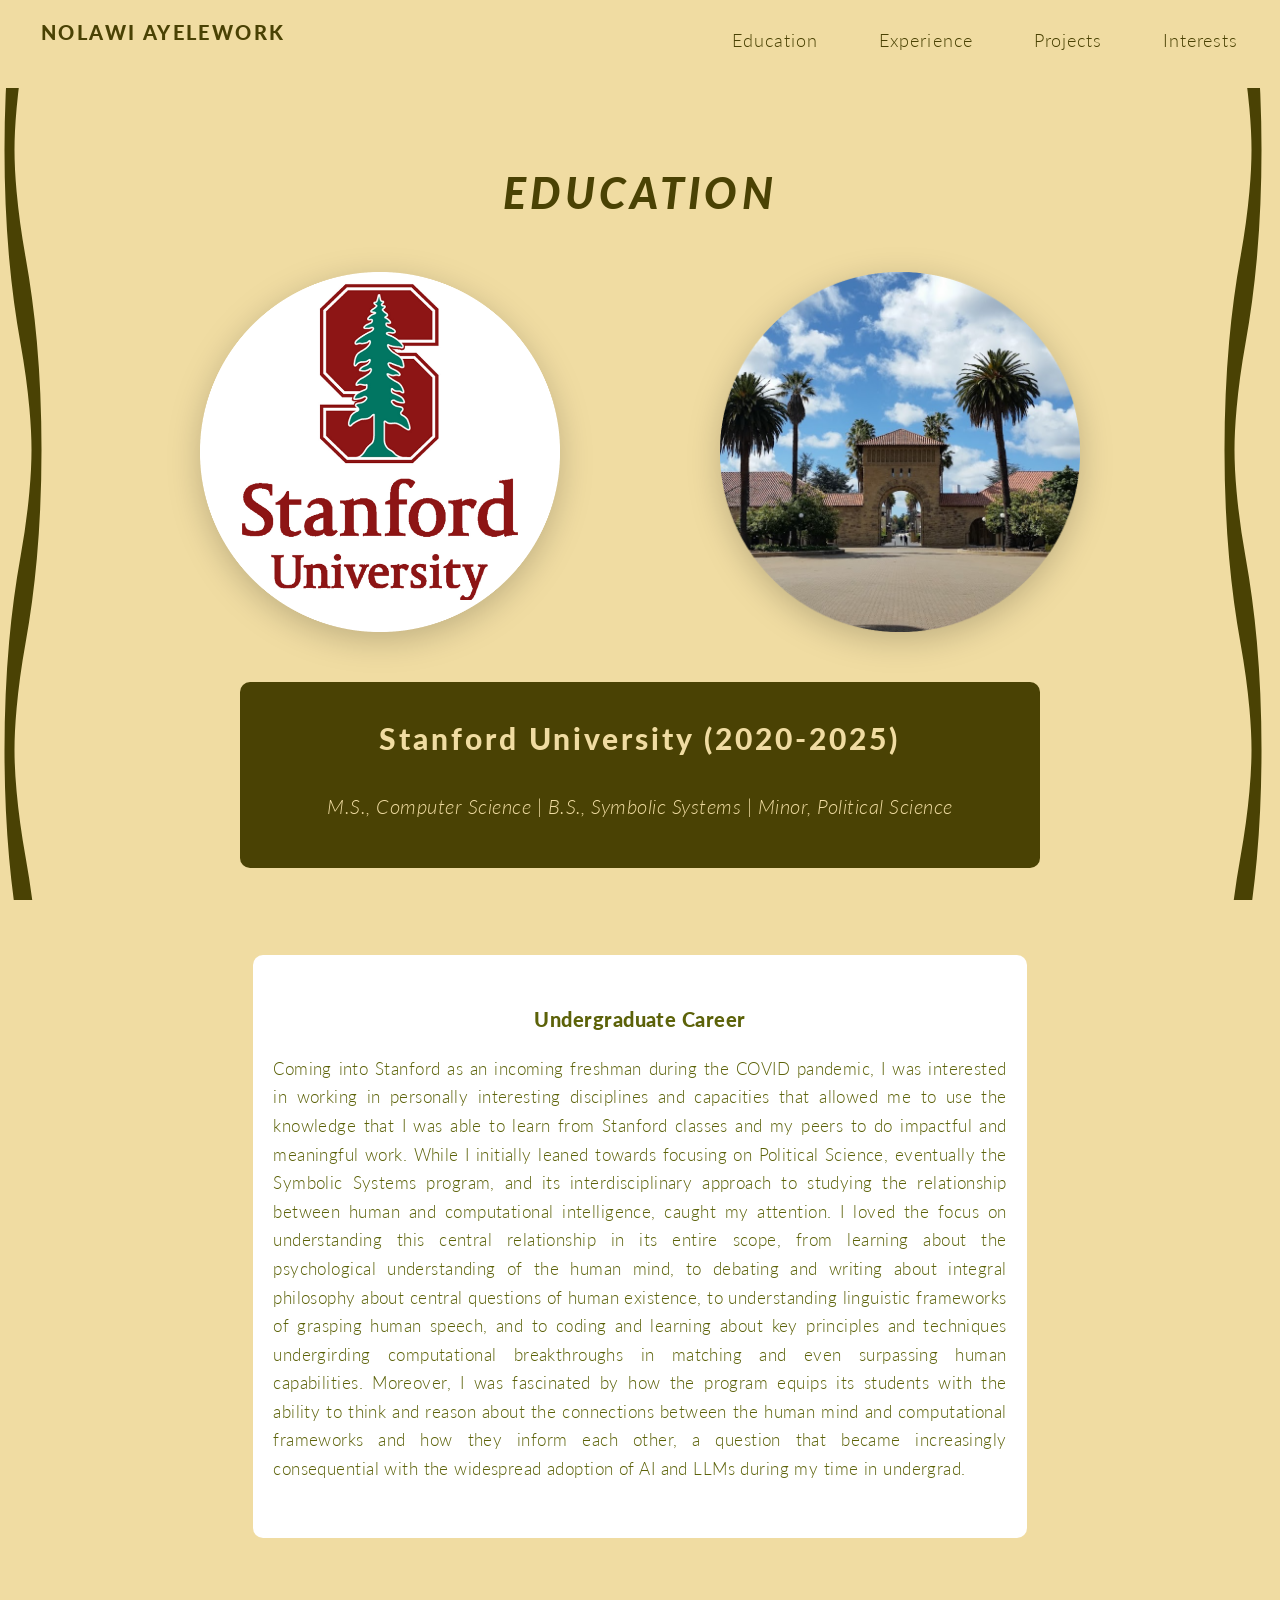
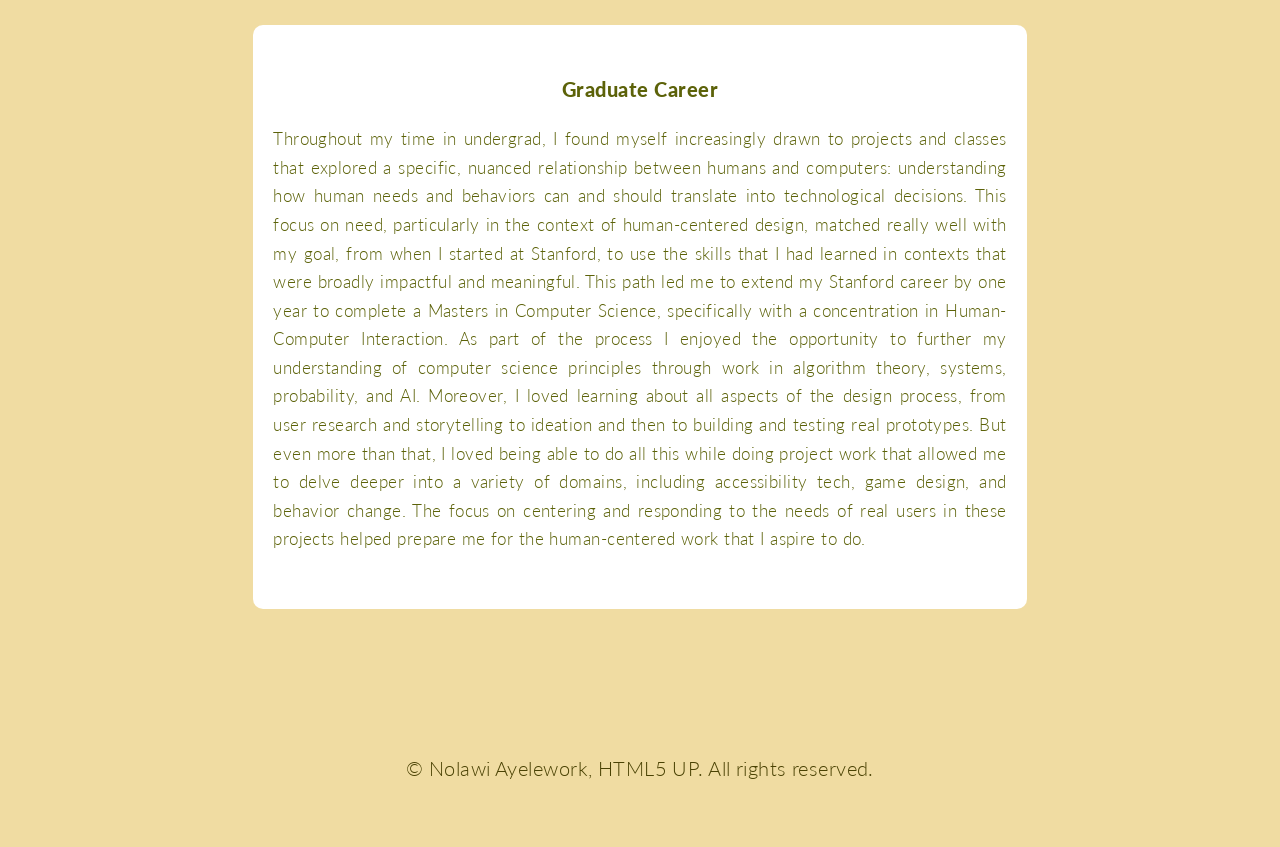
==== education.html @ fd67cd06 "Initial commit" ====
<html>
	<head>
		<title>Nolawi Ayelework</title>
		<meta charset="utf-8" />
		<meta name="viewport" content="width=device-width, initial-scale=1, user-scalable=no" />
		<link rel="stylesheet" href="assets/css/main.css" />
		<noscript><link rel="stylesheet" href="assets/css/noscript.css" /></noscript>
		 <link rel="stylesheet" href="https://cdnjs.cloudflare.com/ajax/libs/font-awesome/6.4.0/css/all.min.css">
	</head>
    <body class="is-preload">
        <div id="wrapper">
            <header id="header">
               <nav>
                        <ul>
                            <li><a href="/education" style="font-size: 18px; padding: 20px;">Education</a></li>
                            <li><a href="/experience" style="font-size: 18px; padding: 20px;">Experience</a></li>
                            <li><a href="/projects" style="font-size: 18px; padding: 20px;">Projects</a></li>
                            <li><a href="/interests" style="font-size: 18px; padding: 20px;">Interests</a></li>
                        </ul>
                    </nav>
                <div class="inner">
                <h2> <strong><a href="/index" style="font-size: 20px; padding: 20px; ">NOLAWI AYELEWORK</a></strong></h2>
                    

                </div>
            </header>
			<div class="inner" style="margin-bottom: -5em;">
					<h1 style="text-align: center; font-style: italic;"><strong>EDUCATION</strong></h1>
			</div>
			<div class = "row" style="display: flex; justify-content: center; gap: 20px; margin-top: -5em;">
					<img src="images/Stanford-University-Logo.png"  style="display: inline-block; margin: 50px; width: 400px; height: 400px; filter: drop-shadow(0 8px 16px rgba(0,0,0,0.2)); border-radius: 0%;">  
					<img src="images/Stanford Campus Pic.png"  style="display: inline-block; margin: 50px; width: 400px; height: 400px; filter: drop-shadow(0 8px 16px rgba(0,0,0,0.2)); border-radius: 0%;">  	
			</div>


<!-- Content -->
            <header class="major center-box" style="margin-top:0em;">
								<h2><strong>Stanford University (2020-2025)</strong></h2>
								<h3 style="font-style: italic;"> M.S., Computer Science | B.S., Symbolic Systems |  Minor, Political Science</h3>
							
			</header>


								<div class="content">
									<section style="text-align: center; margin-left: 10em; margin-right: 10em; margin-bottom: 5em; background-color: white; color: rgb(92, 98, 9); padding: 20px; border-radius: 10px;">
										<h2><strong> </strong></h2>
										<h3> <strong> Undergraduate Career </strong> </h3>
										<p style = "text-align: justify;">
											Coming into Stanford as an incoming freshman during the COVID pandemic, I was interested in working in personally interesting disciplines and capacities that allowed me to use the knowledge that I was able to learn from Stanford classes and my peers to do impactful and meaningful work. 
											While I initially leaned towards focusing on Political Science, eventually the Symbolic Systems program, and its interdisciplinary approach to studying the relationship between human and computational intelligence, caught my attention. 
											I loved the focus on understanding this central relationship in its entire scope, from learning about the psychological understanding of the human mind, to debating and writing about integral philosophy about central questions of human existence, to understanding linguistic frameworks of grasping human speech, and to coding and learning about key principles and techniques undergirding computational breakthroughs in matching and even surpassing human capabilities. 
											Moreover, I was fascinated by how the program equips its students with the ability to think and reason about the connections between the human mind and computational frameworks and how they inform each other, a question that became increasingly consequential with the widespread adoption of AI and LLMs during my time in undergrad. </p>
										<!-- <p style="font-style: italic;"> Highlights</p>
								<div class = "row">
								<div class = "image inline-block">
									<img src="images/Stanford-University-Logo.jpg" alt="" >
									<img src="images/unnamed.jpg" alt="" >
								</div>
							</div> -->
							
						</section>
						<section style="text-align: center; margin-left: 10em; margin-right: 10em; background-color: white; color: rgb(92, 98, 9); padding: 20px; border-radius: 10px;">
							<h2><strong> </strong></h2>
										<h3> <strong> Graduate Career </strong> </h3>
										<p style="text-align: justify;"> Throughout my time in undergrad, I found myself increasingly drawn to projects and classes that explored a specific, nuanced relationship between humans and computers: understanding how human needs and behaviors can and should translate into technological decisions. 
											This focus on need, particularly in the context of human-centered design, matched really well with my goal, from when I started at Stanford, to use the skills that I had learned in contexts that were broadly impactful and meaningful. 
											This path led me to extend my Stanford career by one year to complete a Masters in Computer Science, specifically with a concentration in Human-Computer Interaction. 
											As part of the process I enjoyed the opportunity to further my understanding of computer science principles through work in algorithm theory, systems, probability, and AI. 
											Moreover, I loved learning about all aspects of the design process, from user research and storytelling to ideation and then to building and testing real prototypes. 
											But even more than that, I loved being able to do all this while doing project work that allowed me to delve deeper into a variety of domains, including accessibility tech, game design, and behavior change. 
											The focus on centering and responding to the needs of real users in these projects helped prepare me for the human-centered work that I aspire to do. </p>
										<!-- <p style="font-style: italic;"> Highlights</p>
							<div class = "row">
								<div class = "image inline-block">
									<img src="images/Stanford-University-Logo.jpg" alt="" >
									<img src="images/unnamed.jpg" alt="" >
								</div>
							</div> -->
							</section>
						
					<footer id="footer">
                <div class="inner">
                    <ul class="icons" style="font-size: 40; display: flex; justify-content: center; gap: 2em; margin-top: 0em;">
                        <li><a href="https://www.linkedin.com/in/nolawi-ayelework/" class="icon brands fa-linkedin" style="color: rgb(74, 66, 4);"><span class="label">LinkedIn</span></a></li>
                        <li><a href="https://github.com/nolaye94" class="icon brands fa-github" style="color: rgb(74, 66, 4);"><span class="label">GitHub</span></a></li>
                        <li><a href="mailto:nolaye94@gmail.com" class="icon solid fa-envelope" style="color: rgb(74, 66, 4);"><span class="label">Email</span></a></li>
                    </ul>
                </div>
                <div class="copyright" style="font-size: 20px; text-align: center; padding: -1em;">
                    &copy; Nolawi Ayelework, HTML5 UP. All rights reserved.
            </footer>	
        </div>

    </body>
</html>
---- assets/css/main.css ----
@import url("fontawesome-all.min.css");
@import url("https://fonts.googleapis.com/css?family=Lato:300,400,900");



html, body, div, span, applet, object,
iframe, h1, h2, h3, h4, h5, h6, p, blockquote,
pre, a, abbr, acronym, address, big, cite,
code, del, dfn, em, img, ins, kbd, q, s, samp,
small, strike, strong, sub, sup, tt, var, b,
u, i, center, dl, dt, dd, ol, ul, li, fieldset,
form, label, legend, table, caption, tbody,
tfoot, thead, tr, th, td, article, aside,
canvas, details, embed, figure, figcaption,
footer, header, hgroup, menu, nav, output, ruby,
section, summary, time, mark, audio, video {
	margin: 0;
	padding: 0;
	border: 0;
	font-size: 100%;
	font: inherit;
	vertical-align: baseline;}

article, aside, details, figcaption, figure,
footer, header, hgroup, menu, nav, section {
	display: block;}

body {
	line-height: 1;
}

ol, ul {
	list-style: none;
}

blockquote, q {
	quotes: none;
}

	blockquote:before, blockquote:after, q:before, q:after {
		content: '';
		content: none;
	}

table {
	border-collapse: collapse;
	border-spacing: 0;
}

body {
	-webkit-text-size-adjust: none;
}

mark {
	background-color: transparent;
	color: inherit;
}

input::-moz-focus-inner {
	border: 0;
	padding: 0;
}

input, select, textarea {
	-moz-appearance: none;
	-webkit-appearance: none;
	-ms-appearance: none;
	appearance: none;
}

/* Basic */

	html {
		box-sizing: border-box;
	}

	*, *:before, *:after {
		box-sizing: inherit;
	}

	body {
		padding-top: 10rem;
		padding-left: 5rem;
		padding-right: 5rem;
		background: #f0dca2;
		background-image: 
			url('../images/squiggly-vertical-flipped.svg'),
			url('../images/squiggly-vertical.svg');
		background-position: 
			left top,
			right top;
		background-repeat: repeat-y;
		background-attachment: fixed;
		background-size: 60px auto;
		min-height: 100vh;
		/* border: 3px solid #333;
  		box-sizing: border-box; */
	}

		body.is-preload *, body.is-preload *:before, body.is-preload *:after {
			-moz-animation: none !important;
			-webkit-animation: none !important;
			-ms-animation: none !important;
			animation: none !important;
			-moz-transition: none !important;
			-webkit-transition: none !important;
			-ms-transition: none !important;
			transition: none !important;
		}

	body, input, select, textarea {
		color: rgb(74, 66, 4);
		font-family: 'Lato', sans-serif;
		font-size: 15pt;
		font-weight: 300;
		letter-spacing: 0.025em;
		line-height: 1.75em;
	}

	a {
		-moz-transition: color 0.2s ease-in-out, border-color 0.2s ease-in-out, background-color 0.2s ease-in-out;
		-webkit-transition: color 0.2s ease-in-out, border-color 0.2s ease-in-out, background-color 0.2s ease-in-out;
		-ms-transition: color 0.2s ease-in-out, border-color 0.2s ease-in-out, background-color 0.2s ease-in-out;
		transition: color 0.2s ease-in-out, border-color 0.2s ease-in-out, background-color 0.2s ease-in-out;
		color: #3fb1a3;
		text-decoration: none;
		border-bottom: dotted 1px;
	}

		a:hover {
			border-bottom-color: transparent;
		}

	strong {
		font-weight: 900;
	}

	b {
		font-weight: 400;
	}

	p, ul, ol, dl, table, blockquote {
		margin: 0 0 2em 0;
	}

	h1, h2, h3, h4, h5, h6 {
		color: inherit;
		font-weight: 300;
		line-height: 1.75em;
		margin-bottom: 1em;
		/* text-transform: uppercase; */
	}

		h1 a, h2 a, h3 a, h4 a, h5 a, h6 a {
			color: inherit;
			text-decoration: none;
			border: 0;
		}

	h1 {
		font-size: 2.5em;
		letter-spacing: 0.1em;
		text-align: center;
	}

	h2 {
		font-size: 1.75em;
		letter-spacing: 0.1em;
	}

	h3 {
		font-size: 1.15em;
		letter-spacing: 0.025em;
	}

	h4 {
		font-size: 1.5em;
		letter-spacing: 0.15em;
	}

	sub {
		font-size: 0.8em;
		position: relative;
		top: 0.5em;
	}

	sup {
		font-size: 0.8em;
		position: relative;
		top: -0.5em;
	}

	hr {
		border-top: solid 1px rgba(124, 128, 129, 0.2);
		border: 0;
		margin-bottom: 1.5em;
	}

	blockquote {
		border-left: solid 0.5em rgba(124, 128, 129, 0.2);
		font-style: italic;
		padding: 1em 0 1em 2em;
	}

/* Container */

	.container {
		margin: 0 auto;
		max-width: 100%;
		width: 1400px;
	}

/* Centered box used for highlighted sections */

	.center-box {
		background: rgb(74, 66, 4);
		color: #f0dca2; /* match page background color for contrast */
		border-radius: 10px;
		padding: 2em;
		max-width: 800px;
		margin: 5em auto; /* vertical spacing and horizontal centering */
		text-align: center;
	}

		.container.medium {
			width: 1050px;
		}

		@media screen and (max-width: 1680px) {

			.container {
				width: 1200px;
			}

				.container.medium {
					width: 900px;
				}

		}

		@media screen and (max-width: 1280px) {

			.container {
				width: 960px;
			}

				.container.medium {
					width: 735px;
				}

		}

		@media screen and (max-width: 980px) {

			.container {
				width: 95%;
			}

				.container.medium {
					width: 71.25%;
				}

		}

		@media screen and (max-width: 840px) {

			.container {
				width: 95%;
			}

				.container.medium {
					width: 95%;
				}

		}

		@media screen and (max-width: 736px) {

			.container {
				width: 100%;
			}

				.container.medium {
					width: 100%;
				}

		}

/* Row */

	.row {
		display: flex;
		flex-wrap: wrap;
		box-sizing: border-box;
		align-items: stretch;
	}

		.row > * {
			box-sizing: border-box;
		}

		.row.gtr-uniform > * > :last-child {
			margin-bottom: 0;
		}

		.row.aln-left {
			justify-content: flex-start;
		}

		.row.aln-center {
			justify-content: center;
		}

		.row.aln-right {
			justify-content: flex-end;
		}

		.row.aln-top {
			align-items: flex-start;
		}

		.row.aln-middle {
			align-items: center;
		}

		.row.aln-bottom {
			align-items: flex-end;
		}

		.row > .imp {
			order: -1;
		}

		.row > .col-1 {
			width: 8.33333%;
		}

		.row > .off-1 {
			margin-left: 8.33333%;
		}

		.row > .col-2 {
			width: 16.66667%;
		}

		.row > .off-2 {
			margin-left: 16.66667%;
		}

		.row > .col-3 {
			width: 25%;
		}

		.row > .off-3 {
			margin-left: 25%;
		}

		.row > .col-4 {
			width: 33.33333%;
		}

		.row > .off-4 {
			margin-left: 33.33333%;
		}

		.row > .col-5 {
			width: 41.66667%;
		}

		.row > .off-5 {
			margin-left: 41.66667%;
		}

		.row > .col-6 {
			width: 50%;
		}

		.row > .off-6 {
			margin-left: 50%;
		}

		.row > .col-7 {
			width: 58.33333%;
		}

		.row > .off-7 {
			margin-left: 58.33333%;
		}

		.row > .col-8 {
			width: 66.66667%;
		}

		.row > .off-8 {
			margin-left: 66.66667%;
		}

		.row > .col-9 {
			width: 75%;
		}

		.row > .off-9 {
			margin-left: 75%;
		}

		.row > .col-10 {
			width: 83.33333%;
		}

		.row > .off-10 {
			margin-left: 83.33333%;
		}

		.row > .col-11 {
			width: 91.66667%;
		}

		.row > .off-11 {
			margin-left: 91.66667%;
		}

		.row > .col-12 {
			width: 100%;
		}

		.row > .off-12 {
			margin-left: 100%;
		}

		.row.gtr-0 {
			margin-top: 0px;
			margin-left: 0px;
		}

			.row.gtr-0 > * {
				padding: 0px 0 0 0px;
			}

			.row.gtr-0.gtr-uniform {
				margin-top: 0px;
			}

				.row.gtr-0.gtr-uniform > * {
					padding-top: 0px;
				}

		.row.gtr-25 {
			margin-top: -12.5px;
			margin-left: -12.5px;
		}

			.row.gtr-25 > * {
				padding: 12.5px 0 0 12.5px;
			}

			.row.gtr-25.gtr-uniform {
				margin-top: -12.5px;
			}

				.row.gtr-25.gtr-uniform > * {
					padding-top: 12.5px;
				}

		.row.gtr-50 {
			margin-top: -25px;
			margin-left: -25px;
		}

			.row.gtr-50 > * {
				padding: 25px 0 0 25px;
			}

			.row.gtr-50.gtr-uniform {
				margin-top: -25px;
			}

				.row.gtr-50.gtr-uniform > * {
					padding-top: 25px;
				}

		.row {
			margin-top: -50px;
			margin-left: -50px;
		}

			.row > * {
				padding: 50px 0 0 50px;
			}

			.row.gtr-uniform {
				margin-top: -50px;
			}

				.row.gtr-uniform > * {
					padding-top: 50px;
				}

		.row.gtr-150 {
			margin-top: -75px;
			margin-left: -75px;
		}

			.row.gtr-150 > * {
				padding: 75px 0 0 75px;
			}

			.row.gtr-150.gtr-uniform {
				margin-top: -75px;
			}

				.row.gtr-150.gtr-uniform > * {
					padding-top: 75px;
				}

		.row.gtr-200 {
			margin-top: -100px;
			margin-left: -100px;
		}

			.row.gtr-200 > * {
				padding: 100px 0 0 100px;
			}

			.row.gtr-200.gtr-uniform {
				margin-top: -100px;
			}

				.row.gtr-200.gtr-uniform > * {
					padding-top: 100px;
				}

		@media screen and (max-width: 1680px) {

			.row {
				display: flex;
				flex-wrap: wrap;
				box-sizing: border-box;
				align-items: stretch;
			}

				.row > * {
					box-sizing: border-box;
				}

				.row.gtr-uniform > * > :last-child {
					margin-bottom: 0;
				}

				.row.aln-left {
					justify-content: flex-start;
				}

				.row.aln-center {
					justify-content: center;
				}

				.row.aln-right {
					justify-content: flex-end;
				}

				.row.aln-top {
					align-items: flex-start;
				}

				.row.aln-middle {
					align-items: center;
				}

				.row.aln-bottom {
					align-items: flex-end;
				}

				.row > .imp-wide {
					order: -1;
				}

				.row > .col-1-wide {
					width: 8.33333%;
				}

				.row > .off-1-wide {
					margin-left: 8.33333%;
				}

				.row > .col-2-wide {
					width: 16.66667%;
				}

				.row > .off-2-wide {
					margin-left: 16.66667%;
				}

				.row > .col-3-wide {
					width: 25%;
				}

				.row > .off-3-wide {
					margin-left: 25%;
				}

				.row > .col-4-wide {
					width: 33.33333%;
				}

				.row > .off-4-wide {
					margin-left: 33.33333%;
				}

				.row > .col-5-wide {
					width: 41.66667%;
				}

				.row > .off-5-wide {
					margin-left: 41.66667%;
				}

				.row > .col-6-wide {
					width: 50%;
				}

				.row > .off-6-wide {
					margin-left: 50%;
				}

				.row > .col-7-wide {
					width: 58.33333%;
				}

				.row > .off-7-wide {
					margin-left: 58.33333%;
				}

				.row > .col-8-wide {
					width: 66.66667%;
				}

				.row > .off-8-wide {
					margin-left: 66.66667%;
				}

				.row > .col-9-wide {
					width: 75%;
				}

				.row > .off-9-wide {
					margin-left: 75%;
				}

				.row > .col-10-wide {
					width: 83.33333%;
				}

				.row > .off-10-wide {
					margin-left: 83.33333%;
				}

				.row > .col-11-wide {
					width: 91.66667%;
				}

				.row > .off-11-wide {
					margin-left: 91.66667%;
				}

				.row > .col-12-wide {
					width: 100%;
				}

				.row > .off-12-wide {
					margin-left: 100%;
				}

				.row.gtr-0 {
					margin-top: 0px;
					margin-left: 0px;
				}

					.row.gtr-0 > * {
						padding: 0px 0 0 0px;
					}

					.row.gtr-0.gtr-uniform {
						margin-top: 0px;
					}

						.row.gtr-0.gtr-uniform > * {
							padding-top: 0px;
						}

				.row.gtr-25 {
					margin-top: -10px;
					margin-left: -10px;
				}

					.row.gtr-25 > * {
						padding: 10px 0 0 10px;
					}

					.row.gtr-25.gtr-uniform {
						margin-top: -10px;
					}

						.row.gtr-25.gtr-uniform > * {
							padding-top: 10px;
						}

				.row.gtr-50 {
					margin-top: -20px;
					margin-left: -20px;
				}

					.row.gtr-50 > * {
						padding: 20px 0 0 20px;
					}

					.row.gtr-50.gtr-uniform {
						margin-top: -20px;
					}

						.row.gtr-50.gtr-uniform > * {
							padding-top: 20px;
						}

				.row {
					margin-top: -40px;
					margin-left: -40px;
				}

					.row > * {
						padding: 40px 0 0 40px;
					}

					.row.gtr-uniform {
						margin-top: -40px;
					}

						.row.gtr-uniform > * {
							padding-top: 40px;
						}

				.row.gtr-150 {
					margin-top: -60px;
					margin-left: -60px;
				}

					.row.gtr-150 > * {
						padding: 60px 0 0 60px;
					}

					.row.gtr-150.gtr-uniform {
						margin-top: -60px;
					}

						.row.gtr-150.gtr-uniform > * {
							padding-top: 60px;
						}

				.row.gtr-200 {
					margin-top: -80px;
					margin-left: -80px;
				}

					.row.gtr-200 > * {
						padding: 80px 0 0 80px;
					}

					.row.gtr-200.gtr-uniform {
						margin-top: -80px;
					}

						.row.gtr-200.gtr-uniform > * {
							padding-top: 80px;
						}

		}

		@media screen and (max-width: 1280px) {

			.row {
				display: flex;
				flex-wrap: wrap;
				box-sizing: border-box;
				align-items: stretch;
			}

				.row > * {
					box-sizing: border-box;
				}

				.row.gtr-uniform > * > :last-child {
					margin-bottom: 0;
				}

				.row.aln-left {
					justify-content: flex-start;
				}

				.row.aln-center {
					justify-content: center;
				}

				.row.aln-right {
					justify-content: flex-end;
				}

				.row.aln-top {
					align-items: flex-start;
				}

				.row.aln-middle {
					align-items: center;
				}

				.row.aln-bottom {
					align-items: flex-end;
				}

				.row > .imp-normal {
					order: -1;
				}

				.row > .col-1-normal {
					width: 8.33333%;
				}

				.row > .off-1-normal {
					margin-left: 8.33333%;
				}

				.row > .col-2-normal {
					width: 16.66667%;
				}

				.row > .off-2-normal {
					margin-left: 16.66667%;
				}

				.row > .col-3-normal {
					width: 25%;
				}

				.row > .off-3-normal {
					margin-left: 25%;
				}

				.row > .col-4-normal {
					width: 33.33333%;
				}

				.row > .off-4-normal {
					margin-left: 33.33333%;
				}

				.row > .col-5-normal {
					width: 41.66667%;
				}

				.row > .off-5-normal {
					margin-left: 41.66667%;
				}

				.row > .col-6-normal {
					width: 50%;
				}

				.row > .off-6-normal {
					margin-left: 50%;
				}

				.row > .col-7-normal {
					width: 58.33333%;
				}

				.row > .off-7-normal {
					margin-left: 58.33333%;
				}

				.row > .col-8-normal {
					width: 66.66667%;
				}

				.row > .off-8-normal {
					margin-left: 66.66667%;
				}

				.row > .col-9-normal {
					width: 75%;
				}

				.row > .off-9-normal {
					margin-left: 75%;
				}

				.row > .col-10-normal {
					width: 83.33333%;
				}

				.row > .off-10-normal {
					margin-left: 83.33333%;
				}

				.row > .col-11-normal {
					width: 91.66667%;
				}

				.row > .off-11-normal {
					margin-left: 91.66667%;
				}

				.row > .col-12-normal {
					width: 100%;
				}

				.row > .off-12-normal {
					margin-left: 100%;
				}

				.row.gtr-0 {
					margin-top: 0px;
					margin-left: 0px;
				}

					.row.gtr-0 > * {
						padding: 0px 0 0 0px;
					}

					.row.gtr-0.gtr-uniform {
						margin-top: 0px;
					}

						.row.gtr-0.gtr-uniform > * {
							padding-top: 0px;
						}

				.row.gtr-25 {
					margin-top: -10px;
					margin-left: -10px;
				}

					.row.gtr-25 > * {
						padding: 10px 0 0 10px;
					}

					.row.gtr-25.gtr-uniform {
						margin-top: -10px;
					}

						.row.gtr-25.gtr-uniform > * {
							padding-top: 10px;
						}

				.row.gtr-50 {
					margin-top: -20px;
					margin-left: -20px;
				}

					.row.gtr-50 > * {
						padding: 20px 0 0 20px;
					}

					.row.gtr-50.gtr-uniform {
						margin-top: -20px;
					}

						.row.gtr-50.gtr-uniform > * {
							padding-top: 20px;
						}

				.row {
					margin-top: -40px;
					margin-left: -40px;
				}

					.row > * {
						padding: 40px 0 0 40px;
					}

					.row.gtr-uniform {
						margin-top: -40px;
					}

						.row.gtr-uniform > * {
							padding-top: 40px;
						}

				.row.gtr-150 {
					margin-top: -60px;
					margin-left: -60px;
				}

					.row.gtr-150 > * {
						padding: 60px 0 0 60px;
					}

					.row.gtr-150.gtr-uniform {
						margin-top: -60px;
					}

						.row.gtr-150.gtr-uniform > * {
							padding-top: 60px;
						}

				.row.gtr-200 {
					margin-top: -80px;
					margin-left: -80px;
				}

					.row.gtr-200 > * {
						padding: 80px 0 0 80px;
					}

					.row.gtr-200.gtr-uniform {
						margin-top: -80px;
					}

						.row.gtr-200.gtr-uniform > * {
							padding-top: 80px;
						}

		}

		@media screen and (max-width: 980px) {

			.row {
				display: flex;
				flex-wrap: wrap;
				box-sizing: border-box;
				align-items: stretch;
			}

				.row > * {
					box-sizing: border-box;
				}

				.row.gtr-uniform > * > :last-child {
					margin-bottom: 0;
				}

				.row.aln-left {
					justify-content: flex-start;
				}

				.row.aln-center {
					justify-content: center;
				}

				.row.aln-right {
					justify-content: flex-end;
				}

				.row.aln-top {
					align-items: flex-start;
				}

				.row.aln-middle {
					align-items: center;
				}

				.row.aln-bottom {
					align-items: flex-end;
				}

				.row > .imp-narrow {
					order: -1;
				}

				.row > .col-1-narrow {
					width: 8.33333%;
				}

				.row > .off-1-narrow {
					margin-left: 8.33333%;
				}

				.row > .col-2-narrow {
					width: 16.66667%;
				}

				.row > .off-2-narrow {
					margin-left: 16.66667%;
				}

				.row > .col-3-narrow {
					width: 25%;
				}

				.row > .off-3-narrow {
					margin-left: 25%;
				}

				.row > .col-4-narrow {
					width: 33.33333%;
				}

				.row > .off-4-narrow {
					margin-left: 33.33333%;
				}

				.row > .col-5-narrow {
					width: 41.66667%;
				}

				.row > .off-5-narrow {
					margin-left: 41.66667%;
				}

				.row > .col-6-narrow {
					width: 50%;
				}

				.row > .off-6-narrow {
					margin-left: 50%;
				}

				.row > .col-7-narrow {
					width: 58.33333%;
				}

				.row > .off-7-narrow {
					margin-left: 58.33333%;
				}

				.row > .col-8-narrow {
					width: 66.66667%;
				}

				.row > .off-8-narrow {
					margin-left: 66.66667%;
				}

				.row > .col-9-narrow {
					width: 75%;
				}

				.row > .off-9-narrow {
					margin-left: 75%;
				}

				.row > .col-10-narrow {
					width: 83.33333%;
				}

				.row > .off-10-narrow {
					margin-left: 83.33333%;
				}

				.row > .col-11-narrow {
					width: 91.66667%;
				}

				.row > .off-11-narrow {
					margin-left: 91.66667%;
				}

				.row > .col-12-narrow {
					width: 100%;
				}

				.row > .off-12-narrow {
					margin-left: 100%;
				}

				.row.gtr-0 {
					margin-top: 0px;
					margin-left: 0px;
				}

					.row.gtr-0 > * {
						padding: 0px 0 0 0px;
					}

					.row.gtr-0.gtr-uniform {
						margin-top: 0px;
					}

						.row.gtr-0.gtr-uniform > * {
							padding-top: 0px;
						}

				.row.gtr-25 {
					margin-top: -7.5px;
					margin-left: -7.5px;
				}

					.row.gtr-25 > * {
						padding: 7.5px 0 0 7.5px;
					}

					.row.gtr-25.gtr-uniform {
						margin-top: -7.5px;
					}

						.row.gtr-25.gtr-uniform > * {
							padding-top: 7.5px;
						}

				.row.gtr-50 {
					margin-top: -15px;
					margin-left: -15px;
				}

					.row.gtr-50 > * {
						padding: 15px 0 0 15px;
					}

					.row.gtr-50.gtr-uniform {
						margin-top: -15px;
					}

						.row.gtr-50.gtr-uniform > * {
							padding-top: 15px;
						}

				.row {
					margin-top: -30px;
					margin-left: -30px;
				}

					.row > * {
						padding: 30px 0 0 30px;
					}

					.row.gtr-uniform {
						margin-top: -30px;
					}

						.row.gtr-uniform > * {
							padding-top: 30px;
						}

				.row.gtr-150 {
					margin-top: -45px;
					margin-left: -45px;
				}

					.row.gtr-150 > * {
						padding: 45px 0 0 45px;
					}

					.row.gtr-150.gtr-uniform {
						margin-top: -45px;
					}

						.row.gtr-150.gtr-uniform > * {
							padding-top: 45px;
						}

				.row.gtr-200 {
					margin-top: -60px;
					margin-left: -60px;
				}

					.row.gtr-200 > * {
						padding: 60px 0 0 60px;
					}

					.row.gtr-200.gtr-uniform {
						margin-top: -60px;
					}

						.row.gtr-200.gtr-uniform > * {
							padding-top: 60px;
						}

		}

		@media screen and (max-width: 840px) {

			.row {
				display: flex;
				flex-wrap: wrap;
				box-sizing: border-box;
				align-items: stretch;
			}

				.row > * {
					box-sizing: border-box;
				}

				.row.gtr-uniform > * > :last-child {
					margin-bottom: 0;
				}

				.row.aln-left {
					justify-content: flex-start;
				}

				.row.aln-center {
					justify-content: center;
				}

				.row.aln-right {
					justify-content: flex-end;
				}

				.row.aln-top {
					align-items: flex-start;
				}

				.row.aln-middle {
					align-items: center;
				}

				.row.aln-bottom {
					align-items: flex-end;
				}

				.row > .imp-narrower {
					order: -1;
				}

				.row > .col-1-narrower {
					width: 8.33333%;
				}

				.row > .off-1-narrower {
					margin-left: 8.33333%;
				}

				.row > .col-2-narrower {
					width: 16.66667%;
				}

				.row > .off-2-narrower {
					margin-left: 16.66667%;
				}

				.row > .col-3-narrower {
					width: 25%;
				}

				.row > .off-3-narrower {
					margin-left: 25%;
				}

				.row > .col-4-narrower {
					width: 33.33333%;
				}

				.row > .off-4-narrower {
					margin-left: 33.33333%;
				}

				.row > .col-5-narrower {
					width: 41.66667%;
				}

				.row > .off-5-narrower {
					margin-left: 41.66667%;
				}

				.row > .col-6-narrower {
					width: 50%;
				}

				.row > .off-6-narrower {
					margin-left: 50%;
				}

				.row > .col-7-narrower {
					width: 58.33333%;
				}

				.row > .off-7-narrower {
					margin-left: 58.33333%;
				}

				.row > .col-8-narrower {
					width: 66.66667%;
				}

				.row > .off-8-narrower {
					margin-left: 66.66667%;
				}

				.row > .col-9-narrower {
					width: 75%;
				}

				.row > .off-9-narrower {
					margin-left: 75%;
				}

				.row > .col-10-narrower {
					width: 83.33333%;
				}

				.row > .off-10-narrower {
					margin-left: 83.33333%;
				}

				.row > .col-11-narrower {
					width: 91.66667%;
				}

				.row > .off-11-narrower {
					margin-left: 91.66667%;
				}

				.row > .col-12-narrower {
					width: 100%;
				}

				.row > .off-12-narrower {
					margin-left: 100%;
				}

				.row.gtr-0 {
					margin-top: 0px;
					margin-left: 0px;
				}

					.row.gtr-0 > * {
						padding: 0px 0 0 0px;
					}

					.row.gtr-0.gtr-uniform {
						margin-top: 0px;
					}

						.row.gtr-0.gtr-uniform > * {
							padding-top: 0px;
						}

				.row.gtr-25 {
					margin-top: -7.5px;
					margin-left: -7.5px;
				}

					.row.gtr-25 > * {
						padding: 7.5px 0 0 7.5px;
					}

					.row.gtr-25.gtr-uniform {
						margin-top: -7.5px;
					}

						.row.gtr-25.gtr-uniform > * {
							padding-top: 7.5px;
						}

				.row.gtr-50 {
					margin-top: -15px;
					margin-left: -15px;
				}

					.row.gtr-50 > * {
						padding: 15px 0 0 15px;
					}

					.row.gtr-50.gtr-uniform {
						margin-top: -15px;
					}

						.row.gtr-50.gtr-uniform > * {
							padding-top: 15px;
						}

				.row {
					margin-top: -30px;
					margin-left: -30px;
				}

					.row > * {
						padding: 30px 0 0 30px;
					}

					.row.gtr-uniform {
						margin-top: -30px;
					}

						.row.gtr-uniform > * {
							padding-top: 30px;
						}

				.row.gtr-150 {
					margin-top: -45px;
					margin-left: -45px;
				}

					.row.gtr-150 > * {
						padding: 45px 0 0 45px;
					}

					.row.gtr-150.gtr-uniform {
						margin-top: -45px;
					}

						.row.gtr-150.gtr-uniform > * {
							padding-top: 45px;
						}

				.row.gtr-200 {
					margin-top: -60px;
					margin-left: -60px;
				}

					.row.gtr-200 > * {
						padding: 60px 0 0 60px;
					}

					.row.gtr-200.gtr-uniform {
						margin-top: -60px;
					}

						.row.gtr-200.gtr-uniform > * {
							padding-top: 60px;
						}

		}

		@media screen and (max-width: 736px) {

			.row {
				display: flex;
				flex-wrap: wrap;
				box-sizing: border-box;
				align-items: stretch;
			}

				.row > * {
					box-sizing: border-box;
				}

				.row.gtr-uniform > * > :last-child {
					margin-bottom: 0;
				}

				.row.aln-left {
					justify-content: flex-start;
				}

				.row.aln-center {
					justify-content: center;
				}

				.row.aln-right {
					justify-content: flex-end;
				}

				.row.aln-top {
					align-items: flex-start;
				}

				.row.aln-middle {
					align-items: center;
				}

				.row.aln-bottom {
					align-items: flex-end;
				}

				.row > .imp-mobile {
					order: -1;
				}

				.row > .col-1-mobile {
					width: 8.33333%;
				}

				.row > .off-1-mobile {
					margin-left: 8.33333%;
				}

				.row > .col-2-mobile {
					width: 16.66667%;
				}

				.row > .off-2-mobile {
					margin-left: 16.66667%;
				}

				.row > .col-3-mobile {
					width: 25%;
				}

				.row > .off-3-mobile {
					margin-left: 25%;
				}

				.row > .col-4-mobile {
					width: 33.33333%;
				}

				.row > .off-4-mobile {
					margin-left: 33.33333%;
				}

				.row > .col-5-mobile {
					width: 41.66667%;
				}

				.row > .off-5-mobile {
					margin-left: 41.66667%;
				}

				.row > .col-6-mobile {
					width: 50%;
				}

				.row > .off-6-mobile {
					margin-left: 50%;
				}

				.row > .col-7-mobile {
					width: 58.33333%;
				}

				.row > .off-7-mobile {
					margin-left: 58.33333%;
				}

				.row > .col-8-mobile {
					width: 66.66667%;
				}

				.row > .off-8-mobile {
					margin-left: 66.66667%;
				}

				.row > .col-9-mobile {
					width: 75%;
				}

				.row > .off-9-mobile {
					margin-left: 75%;
				}

				.row > .col-10-mobile {
					width: 83.33333%;
				}

				.row > .off-10-mobile {
					margin-left: 83.33333%;
				}

				.row > .col-11-mobile {
					width: 91.66667%;
				}

				.row > .off-11-mobile {
					margin-left: 91.66667%;
				}

				.row > .col-12-mobile {
					width: 100%;
				}

				.row > .off-12-mobile {
					margin-left: 100%;
				}

				.row.gtr-0 {
					margin-top: 0px;
					margin-left: 0px;
				}

					.row.gtr-0 > * {
						padding: 0px 0 0 0px;
					}

					.row.gtr-0.gtr-uniform {
						margin-top: 0px;
					}

						.row.gtr-0.gtr-uniform > * {
							padding-top: 0px;
						}

				.row.gtr-25 {
					margin-top: -7.5px;
					margin-left: -7.5px;
				}

					.row.gtr-25 > * {
						padding: 7.5px 0 0 7.5px;
					}

					.row.gtr-25.gtr-uniform {
						margin-top: -7.5px;
					}

						.row.gtr-25.gtr-uniform > * {
							padding-top: 7.5px;
						}

				.row.gtr-50 {
					margin-top: -15px;
					margin-left: -15px;
				}

					.row.gtr-50 > * {
						padding: 15px 0 0 15px;
					}

					.row.gtr-50.gtr-uniform {
						margin-top: -15px;
					}

						.row.gtr-50.gtr-uniform > * {
							padding-top: 15px;
						}

				.row {
					margin-top: -30px;
					margin-left: -30px;
				}

					.row > * {
						padding: 30px 0 0 30px;
					}

					.row.gtr-uniform {
						margin-top: -30px;
					}

						.row.gtr-uniform > * {
							padding-top: 30px;
						}

				.row.gtr-150 {
					margin-top: -45px;
					margin-left: -45px;
				}

					.row.gtr-150 > * {
						padding: 45px 0 0 45px;
					}

					.row.gtr-150.gtr-uniform {
						margin-top: -45px;
					}

						.row.gtr-150.gtr-uniform > * {
							padding-top: 45px;
						}

				.row.gtr-200 {
					margin-top: -60px;
					margin-left: -60px;
				}

					.row.gtr-200 > * {
						padding: 60px 0 0 60px;
					}

					.row.gtr-200.gtr-uniform {
						margin-top: -60px;
					}

						.row.gtr-200.gtr-uniform > * {
							padding-top: 60px;
						}

		}

/* Section/Article */

	section.special, article.special {
		text-align: center;
	}

	header.major {
		padding-bottom: 2em;
	}

	header.special {
		margin-bottom: 5em;
		padding-top: 7em;
		position: relative;
		text-align: center;
	}

		header.special:before, header.special:after {
			border-bottom: solid 1.5px;
			border-top: solid 1.5px;
			content: '';
			height: 7px;
			opacity: 0.1;
			position: absolute;
			top: 1.75em;
			width: 43%;
		}

		header.special:before {
			left: 0;
		}

		header.special:after {
			right: 0;
		}

		header.special h2 {
			margin-bottom: 0;
		}

		header.special h2 + p {
			margin-bottom: 0;
			padding-top: 1.5em;
		}

		header.special .icon {
			cursor: default;
			height: 7em;
			left: 0;
			position: absolute;
			text-align: center;
			top: 1em;
			width: 100%;
		}

			header.special .icon:before {
				font-size: 3.5em;
				opacity: 0.35;
			}

	footer > :last-child {
		margin-bottom: 0;
	}

	footer.major {
		padding-top: 3em;
	}

/* Form */

	input[type="text"],
	input[type="password"],
	input[type="email"],
	textarea {
		-moz-transition: background-color 0.2s ease-in-out, border-color 0.2s ease-in-out;
		-webkit-transition: background-color 0.2s ease-in-out, border-color 0.2s ease-in-out;
		-ms-transition: background-color 0.2s ease-in-out, border-color 0.2s ease-in-out;
		transition: background-color 0.2s ease-in-out, border-color 0.2s ease-in-out;
		-moz-appearance: none;
		-webkit-appearance: none;
		-ms-appearance: none;
		appearance: none;
		background: #e8f4b5;
		border: solid 1px rgba(124, 128, 129, 0.2);
		border-radius: 0;
		color: inherit;
		display: block;
		padding: 0.75em;
		text-decoration: none;
		width: 100%;
		outline: 0;
	}

		input[type="text"]:focus,
		input[type="password"]:focus,
		input[type="email"]:focus,
		textarea:focus {
			border-color: #83d3c9;
		}

	input[type="text"],
	input[type="password"],
	input[type="email"] {
		line-height: 1em;
	}

	::-webkit-input-placeholder {
		color: inherit;
		opacity: 0.5;
		position: relative;
		top: 3px;
	}

	:-moz-placeholder {
		color: inherit;
		opacity: 0.5;
	}

	::-moz-placeholder {
		color: inherit;
		opacity: 0.5;
	}

	:-ms-input-placeholder {
		color: inherit;
		opacity: 0.5;
	}

/* Image */

	.image {
		border: 0;
		position: relative;
	}

		.image:before {
			/* background: url("images/overlay.png"); */
			content: '';
			height: 100%;
			left: 0;
			position: absolute;
			top: 0;
			width: 100%;
		}

		.image.fit {
			display: block;
		}

			.image.fit img {
				display: block;
				width: 100%;
			}

		.image.featured {
			display: block;
			margin: 0 0 2em 0;
		}

			.image.featured img {
				display: block;
				width: 100%;
			}

		


		.image.inline-block {
			display: inline-block;
			width: 100%;
		}
			.image.inline-block img {
				display: inline-block;
				width: 45%;
			}


			

/* Icon */

	.icon {
		text-decoration: none;
		position: relative;
	}

		.icon:before {
			-moz-osx-font-smoothing: grayscale;
			-webkit-font-smoothing: antialiased;
			display: inline-block;
			font-style: normal;
			font-variant: normal;
			text-rendering: auto;
			line-height: 1;
			text-transform: none !important;
			font-family: 'Font Awesome 5 Free';
			font-weight: 400;
		}

		.icon.solid:before {
			font-weight: 900;
		}

		.icon:before {
			line-height: inherit;
		}

		.icon.brands:before {
			font-family: 'Font Awesome 5 Brands';
		}

		.icon.circle {
			-moz-transition: all 0.2s ease-in-out;
			-webkit-transition: all 0.2s ease-in-out;
			-ms-transition: all 0.2s ease-in-out;
			transition: all 0.2s ease-in-out;
			border: 0;
			border-radius: 100%;
			display: inline-block;
			font-size: 1.25em;
			height: 2.25em;
			left: 0;
			line-height: 2.25em;
			text-align: center;
			text-decoration: none;
			top: 0;
			width: 2.25em;
		}

			.icon.circle:hover {
				top: -0.2em;
			}

			.icon.circle.fa-twitter {
				background: #70aecd;
				color: #fff;
			}

				.icon.circle.fa-twitter:hover {
					background: #7fb7d2;
				}

			.icon.circle.fa-facebook-f {
				background: #7490c3;
				color: #fff;
			}

				.icon.circle.fa-facebook-f:hover {
					background: #829bc9;
				}

			.icon.circle.fa-google-plus-g {
				background: #db6b67;
				color: #fff;
			}

				.icon.circle.fa-google-plus-g:hover {
					background: #df7b77;
				}

			.icon.circle.fa-github {
				background: #dcad8b;
				color: #fff;
			}

				.icon.circle.fa-github:hover {
					background: #e1b89b;
				}

			.icon.circle.fa-dribbble {
				background: #da83ae;
				color: #fff;
			}

				.icon.circle.fa-dribbble:hover {
					background: #df93b8;
				}

		.icon.featured {
			cursor: default;
			display: block;
			margin: 0 0 1.5em 0;
			opacity: 0.35;
			text-align: center;
		}

			.icon.featured:before {
				font-size: 5em;
				line-height: 1em;
			}

		.icon > .label {
			display: none;
		}

/* List */

	ol {
		list-style: decimal;
		padding-left: 1.25em;
	}

		ol li {
			padding-left: 0.25em;
		}

	ul {
		list-style: disc;
		padding-left: 1em;
	}

		ul li {
			padding-left: 0.5em;
		}

/* Icons */

	ul.icons {
		list-style: none;
		padding-left: 0;
		cursor: default;
	}

		ul.icons li {
			display: inline-block;
			line-height: 1em;
			padding-left: 0.5em;
		}

			ul.icons li:first-child {
				padding-left: 0;
			}

/* Featured Icons */

	ul.featured-icons {
		cursor: default;
		margin: -0.75em 0 0 0;
		opacity: 0.35;
		overflow: hidden;
		position: relative;
		list-style: none;
		padding-left: 0;
	}

		ul.featured-icons li {
			display: block;
			float: left;
			text-align: center;
			width: 50%;
			padding-left: 0;
			margin-bottom: 1em;
		}

			ul.featured-icons li .icon {
				display: inline-block;
				font-size: 5.5em;
				height: 1em;
				line-height: 1.5em;
				width: 1em;
			}

/* Buttons */

	ul.buttons {
		cursor: default;
		list-style: none;
		padding-left: 0;
	}

		ul.buttons:last-child {
			margin-bottom: 0;
		}

		ul.buttons li {
			display: inline-block;
			padding: 0 0 0 1.5em;
		}

			ul.buttons li:first-child {
				padding: 0;
			}

		ul.buttons.stacked li {
			display: block;
			padding: 1.5em 0 0 0;
		}

			ul.buttons.stacked li:first-child {
				padding: 0;
			}

/* Table */

	table {
		width: 100%;
	}

		table.default {
			width: 100%;
		}

			table.default tbody tr {
				border-bottom: solid 1px rgba(124, 128, 129, 0.2);
			}

			table.default td {
				padding: 0.5em 1em 0.5em 1em;
			}

			table.default th {
				font-weight: 400;
				padding: 0.5em 1em 0.5em 1em;
				text-align: left;
			}

			table.default thead {
				background: #7c8081;
				color: #fff;
			}

/* Button */

	input[type="button"],
	input[type="submit"],
	input[type="reset"],
	button,
	.button {
		-moz-appearance: none;
		-webkit-appearance: none;
		-ms-appearance: none;
		appearance: none;
		-moz-transition: color 0.2s ease-in-out, border-color 0.2s ease-in-out, background-color 0.2s ease-in-out;
		-webkit-transition: color 0.2s ease-in-out, border-color 0.2s ease-in-out, background-color 0.2s ease-in-out;
		-ms-transition: color 0.2s ease-in-out, border-color 0.2s ease-in-out, background-color 0.2s ease-in-out;
		transition: color 0.2s ease-in-out, border-color 0.2s ease-in-out, background-color 0.2s ease-in-out;
		background: none;
		border: solid 1px;
		border-radius: 0;
		color: inherit;
		cursor: pointer;
		display: inline-block;
		font-size: 0.8em;
		font-weight: 900;
		letter-spacing: 2px;
		min-width: 18em;
		padding: 0 0.75em;
		line-height: 3.75em;
		text-align: center;
		text-decoration: none;
		/*text-transform: uppercase*/;
	}

		input[type="button"]:hover,
		input[type="submit"]:hover,
		input[type="reset"]:hover,
		button:hover,
		.button:hover {
			background: rgba(188, 202, 206, 0.15);
			border-color: inherit;
		}

		input[type="button"].primary,
		input[type="submit"].primary,
		input[type="reset"].primary,
		button.primary,
		.button.primary {
			background: #83d3c9;
			border-color: #83d3c9;
			color: #fff !important;
		}

			input[type="button"].primary:hover,
			input[type="submit"].primary:hover,
			input[type="reset"].primary:hover,
			button.primary:hover,
			.button.primary:hover {
				background: #96dad1 !important;
				border-color: #96dad1 !important;
			}

		input[type="button"].fit,
		input[type="submit"].fit,
		input[type="reset"].fit,
		button.fit,
		.button.fit {
			width: 100%;
		}

		input[type="button"].small,
		input[type="submit"].small,
		input[type="reset"].small,
		button.small,
		.button.small {
			font-size: 0.7em;
			min-width: 14em;
			padding: 0.5em 0;
		}



/* Wrapper */

	.wrapper {
		margin-bottom: 5em;
		padding: 5em;
	}

		.wrapper.style1 {
			padding: 0;
		}

		.wrapper.style2 {
			background-color: #c8c212;
			background-image: url("images/light-bl.svg"), url("images/light-br.svg");
			background-position: bottom left, bottom right;
			background-repeat: no-repeat, no-repeat;
			background-size: 25em, 25em;
			color: #fff;
		}

			.wrapper.style2 input[type="button"]:hover,
			.wrapper.style2 input[type="submit"]:hover,
			.wrapper.style2 input[type="reset"]:hover,
			.wrapper.style2 button:hover,
			.wrapper.style2 .button:hover {
				background: rgba(255, 255, 255, 0.15) !important;
			}

			.wrapper.style2 input[type="button"].primary,
			.wrapper.style2 input[type="submit"].primary,
			.wrapper.style2 input[type="reset"].primary,
			.wrapper.style2 button.primary,
			.wrapper.style2 .button.primary {
				background: #fff;
				border-color: #fff;
				color: #83d3c9 !important;
			}

				.wrapper.style2 input[type="button"].primary:hover,
				.wrapper.style2 input[type="submit"].primary:hover,
				.wrapper.style2 input[type="reset"].primary:hover,
				.wrapper.style2 button.primary:hover,
				.wrapper.style2 .button.primary:hover {
					border-color: inherit !important;
					color: #fff !important;
				}

		.wrapper.style3 {
			background: #fff;
			color: inherit;
		}

		.wrapper.style4 {
			background: #fff;
			color: inherit;
			padding: 4em;
		}

/* Header */

	@-moz-keyframes reveal-header {
		0% {
			top: -5em;
		}

		100% {
			top: 0;
		}
	}

	@-webkit-keyframes reveal-header {
		0% {
			top: -5em;
		}

		100% {
			top: 0;
		}
	}

	@-ms-keyframes reveal-header {
		0% {
			top: -5em;
		}

		100% {
			top: 0;
		}
	}

	@keyframes reveal-header {
		0% {
			top: -5em;
		}

		100% {
			top: 0;
		}
	}

	#header {
		background: #f0dca2;
		/*box-shadow: 0 1px 2px 0 rgba(0, 0, 0, 0.075);*/
		color: inherit;
		cursor: default;
		font-size: 0.8em;
		left: 0;
		padding: 1em 1.5em;
		position: fixed;
		top: 0;
		width: 100%;
		z-index: 10000;
	}

		#header h1 {
			font-weight: 900;
			margin: 0;
		}

			#header h1 span {
				font-weight: 300;
			}

		#header nav {
			letter-spacing: 0.075em;
			position: absolute;
			right: 1.5em;
			/*text-transform: uppercase*/;
			top: 0.75em;
		}

			#header nav ul {
				list-style: none;
				padding-left: 0;
			}

				#header nav ul li {
					display: inline-block;
					margin-left: 1.5em;
					padding-left: 0;
				}

					#header nav ul li > ul {
						display: none;
					}

					#header nav ul li a {
						border: solid 1px transparent;
						color: inherit;
						display: inline-block;
						line-height: 1em;
						padding: 0.6em 0.75em;
						text-decoration: none;
					}

					#header nav ul li input[type="button"],
					#header nav ul li input[type="submit"],
					#header nav ul li input[type="reset"],
					#header nav ul li button,
					#header nav ul li .button {
						font-size: 1em;
						min-width: 0;
						width: auto;
					}
					.button:hover {
						background: rgba(8, 155, 196, 0.983);
						border-color: inherit;
					}

					#header nav ul li.submenu > a {
						text-decoration: none;
					}

						#header nav ul li.submenu > a:before {
							-moz-osx-font-smoothing: grayscale;
							-webkit-font-smoothing: antialiased;
							display: inline-block;
							font-style: normal;
							font-variant: normal;
							text-rendering: auto;
							line-height: 1;
							text-transform: none !important;
							font-family: 'Font Awesome 5 Free';
							font-weight: 900;
						}

						#header nav ul li.submenu > a:before {
							content: '\f107';
							margin-right: 0.65em;
						}

					#header nav ul li.active > a, #header nav ul li:hover > a {
						-moz-transition: all 0.2s ease-in-out;
						-webkit-transition: all 0.2s ease-in-out;
						-ms-transition: all 0.2s ease-in-out;
						transition: all 0.2s ease-in-out;
						background: rgba(75, 84, 29, 0.15);
					}

					#header nav ul li.current > a {
						font-weight: 900;
					}

		#header.reveal {
			-moz-animation: reveal-header 0.5s;
			-webkit-animation: reveal-header 0.5s;
			-ms-animation: reveal-header 0.5s;
			animation: reveal-header 0.5s;
		}

		#header.alt {
			-moz-animation: none;
			-webkit-animation: none;
			-ms-animation: none;
			animation: none;
			background: transparent;
			box-shadow: none;
			color: #fff;
			padding: 2em 2.5em;
			position: absolute;
		}

			#header.alt nav {
				right: 2.5em;
				top: 1.75em;
			}

				#header.alt nav ul li.active > a, #header.alt nav ul li:hover > a {
					border: solid 1px;
				}



/* Footer */

	#footer {
		background: #f0dca2;
		color: inherit;
		padding: 5em 5em 10em 5em;
		text-align: center;
	}

		#footer .copyright {
			font-size: 0.8em;
			line-height: 1em;
		}

			#footer .copyright a {
				color: inherit;
			}

			#footer .copyright li {
				display: inline-block;
				margin-left: 1em;
				padding-left: 1em;
				border-left: dotted 1px;
			}

				#footer .copyright li:first-child {
					margin: 0;
					padding: 0;
					border: 0;
				}

/* Wide */

	@media screen and (max-width: 1680px) {

		/* Basic */

			body, input, select, textarea {
				font-size: 14pt;
			}

		/* Section/Article */

			header.special {
				padding-top: 5.5em;
				margin-bottom: 4em;
			}

	}

/* Normal */

	@media screen and (max-width: 1280px) {

		/* Basic */

			body, input, select, textarea {
				font-size: 13pt;
				letter-spacing: 0.025em;
				line-height: 1.65em;
			}

			h1, h2, h3, h4, h5, h6 {
				line-height: 1.5em;
			}

		/* Section/Article */

			header.major {
				padding-bottom: 1.5em;
			}

			footer.major {
				padding-top: 2em;
			}

		/* Wrapper */

			.wrapper {
				margin-bottom: 4em;
				padding: 4em 3em;
			}

				.wrapper.style4 {
					padding: 3em;
				}

		/* Header */

			#header nav ul li {
				margin-left: 1em;
			}

		


		/* Footer */

			#footer {
				padding: 4em;
			}

	}

/* Narrow */

	@media screen and (max-width: 980px) {

		/* Basic */

			body, input, select, textarea {
				font-size: 13pt;
				letter-spacing: 0.025em;
				line-height: 1.5em;
			}

		/* Section/Article */

			header br {
				display: none;
			}

			header.major {
				padding-bottom: 1em;
			}

			header.special {
				padding-left: 2.5em;
				padding-right: 2.5em;
			}

			footer.major {
				padding-top: 1.5em;
			}

		/* Wrapper */

			.wrapper {
				margin-bottom: 3em;
				padding: 3em 2.5em;
			}

				.wrapper.special br {
					display: none;
				}

				.wrapper.style1 {
					padding: 0 2.5em;
				}

				.wrapper.style2 {
					background-size: 15em;
				}

				.wrapper.style4 {
					padding: 2.5em;
				}

	



		/* Main */

			#main {
				background-size: 15em;
			}

		

	}

/* Narrower */

	#navPanel, #navButton {
		display: none;
	}

	@media screen and (max-width: 840px) {

		/* Basic */

			html, body {
				overflow-x: hidden;
			}

			header.major {
				padding-bottom: 0.25em;
			}

			header.special {
				margin-bottom: 4em;
				padding-top: 5em;
			}

				header.special:before, header.special:after {
					width: 40%;
				}

				header.special h2 + p {
					padding-top: 1.25em;
				}

		/* Section/Article */

			section {
				margin: 1em 0 1em 0;
			}

				section:first-child {
					margin-top: 0;
				}



		/* Featured Icons */

			ul.featured-icons {
				margin: 0;
			}

				ul.featured-icons li {
					display: inline-block;
					float: none;
					width: auto;
				}

					ul.featured-icons li .icon {
						font-size: 4em;
						width: 1.25em;
					}

		

		/* Header */

			#header {
				display: none;
			}

		/* Banner */

			#banner {
				margin: 0;
			}

		/* Wrapper */

			.wrapper.special-alt {
				text-align: center;
			}

			.wrapper.style4 {
				padding-bottom: 3em;
			}

		/* Main */

			#main {
				padding: 5em 0;
			}

				#main .sidebar {
					border-top: solid 1px rgba(124, 128, 129, 0.1);
					padding-top: 3em;
				}

					#main .sidebar section {
						border-top: 0;
						padding-top: 0;
					}

			body.index #main {
				padding-top: 4.5em;
			}

		

		/* Footer */

			#footer {
				padding: 4em 1.5em;
			}

		/* Nav */

			#page-wrapper {
				-moz-backface-visibility: hidden;
				-webkit-backface-visibility: hidden;
				-ms-backface-visibility: hidden;
				backface-visibility: hidden;
				-moz-transition: -moz-transform 0.5s ease;
				-webkit-transition: -webkit-transform 0.5s ease;
				-ms-transition: -ms-transform 0.5s ease;
				transition: transform 0.5s ease;
				padding-bottom: 1px;
			}

			

			#navPanel {
				-moz-backface-visibility: hidden;
				-webkit-backface-visibility: hidden;
				-ms-backface-visibility: hidden;
				backface-visibility: hidden;
				-moz-transform: translateX(-275px);
				-webkit-transform: translateX(-275px);
				-ms-transform: translateX(-275px);
				transform: translateX(-275px);
				-moz-transition: -moz-transform 0.5s ease;
				-webkit-transition: -webkit-transform 0.5s ease;
				-ms-transition: -ms-transform 0.5s ease;
				transition: transform 0.5s ease;
				display: block;
				height: 100%;
				left: 0;
				overflow-y: auto;
				position: fixed;
				top: 0;
				width: 275px;
				z-index: 10002;
				background: #1c2021;
				color: #fff;
				font-size: 0.8em;
				letter-spacing: 0.075em;
				/*text-transform: uppercase*/;
				padding: 0.25em 0.75em 1em 0.75em;
			}

				#navPanel .link {
					border: 0;
					border-top: solid 1px rgba(255, 255, 255, 0.05);
					color: inherit;
					display: block;
					height: 3em;
					line-height: 3em;
					opacity: 0.75;
					text-decoration: none;
				}

					#navPanel .link.depth-0 {
						font-weight: 900;
					}

					#navPanel .link:first-child {
						border-top: 0;
					}

				#navPanel .indent-1 {
					display: inline-block;
					width: 1em;
				}

				#navPanel .indent-2 {
					display: inline-block;
					width: 2em;
				}

				#navPanel .indent-3 {
					display: inline-block;
					width: 3em;
				}

				#navPanel .indent-4 {
					display: inline-block;
					width: 4em;
				}

				#navPanel .indent-5 {
					display: inline-block;
					width: 5em;
				}

			body.navPanel-visible #page-wrapper {
				-moz-transform: translateX(275px);
				-webkit-transform: translateX(275px);
				-ms-transform: translateX(275px);
				transform: translateX(275px);
			}

			body.navPanel-visible #navButton {
				-moz-transform: translateX(275px);
				-webkit-transform: translateX(275px);
				-ms-transform: translateX(275px);
				transform: translateX(275px);
			}

			body.navPanel-visible #navPanel {
				-moz-transform: translateX(0);
				-webkit-transform: translateX(0);
				-ms-transform: translateX(0);
				transform: translateX(0);
			}

	}

/* Mobile */

	@media screen and (max-width: 736px) {

		/* Basic */

			body {
				min-width: 320px;
			}

			h2 {
				font-size: 1.25em;
				letter-spacing: 0.1em;
			}

			h3 {
				font-size: 1em;
				letter-spacing: 0.025em;
			}

			p {
				text-align: justify;
			}

		/* Section/Article */

			header {
				text-align: center;
			}

				header.major {
					padding-bottom: 0;
				}

				header.special {
					margin-bottom: 3em;
					padding-left: 1.5em;
					padding-right: 1.5em;
				}

					header.special:before, header.special:after {
						width: 38%;
					}

					header.special .icon {
						font-size: 0.75em;
						top: 1.5em;
					}

				header p {
					text-align: center;
				}

			footer.major {
				padding-top: 0;
			}

		/* Icon */

			.icon.circle {
				font-size: 1em;
			}

		

		/* Icons */

			ul.icons li {
				padding-left: 0.25em;
			}

		/* Featured Icons */

			ul.featured-icons li .icon {
				width: 1.1em;
			}


		/* Wrapper */

			.wrapper {
				margin-bottom: 2.5em;
				padding: 2.25em 1.5em;
			}

				.wrapper.special br {
					display: none;
				}

				.wrapper.style1 {
					padding: 0 1.5em;
				}

				.wrapper.style2 {
					background-size: 10em;
					padding: 2.25em 1.5em;
				}

				.wrapper.style4 {
					background-size: 10em;
					padding: 1.5em 1.5em 3em 1.5em;
				}

		/* Banner */

			#banner {
				background-size: 10em, 10em, auto, cover;
				padding: 6em 0;
			}

				#banner .inner {
					background: none;
					display: block;
					padding: 0 1.5em;
				}

					#banner .inner header h2 {
						font-size: 1.5em;
					}

					#banner .inner p {
						text-align: center;
					}

					#banner .inner br {
						display: none;
					}

		/* Main */

			#main {
				background-size: 10em;
				padding: 3.5em 0 2.5em 0;
			}

			body.index #main {
				padding: 2.5em 0 0 0;
			}

			body.contact #main {
				padding-bottom: 0;
			}


		/* Footer */

			#footer {
				padding: 3em 1.5em;
			}

				#footer .copyright li {
					display: block;
					margin: 1em 0 0 0;
					padding: 0;
					border: 0;
				}

		/* Nav */

			#navButton .toggle:before {
				top: 8px;
				left: 8px;
				width: 50px;
				height: 34px;
				line-height: 34px;
			}

			#navButton .toggle:after {
				top: 8px;
				left: 8px;
				width: 50px;
				height: 34px;
			}

	}

@keyframes float {
		0%, 100% {
			transform: translateY(0px);
		}
		50% {
			transform: translateY(-50px);
		}
	}


	

/* apply the animation to any element (e.g. <img>) by giving it this class */
.floating-image {
    /* name must match the @keyframes above */
    animation: float 3s ease-in-out infinite;
}
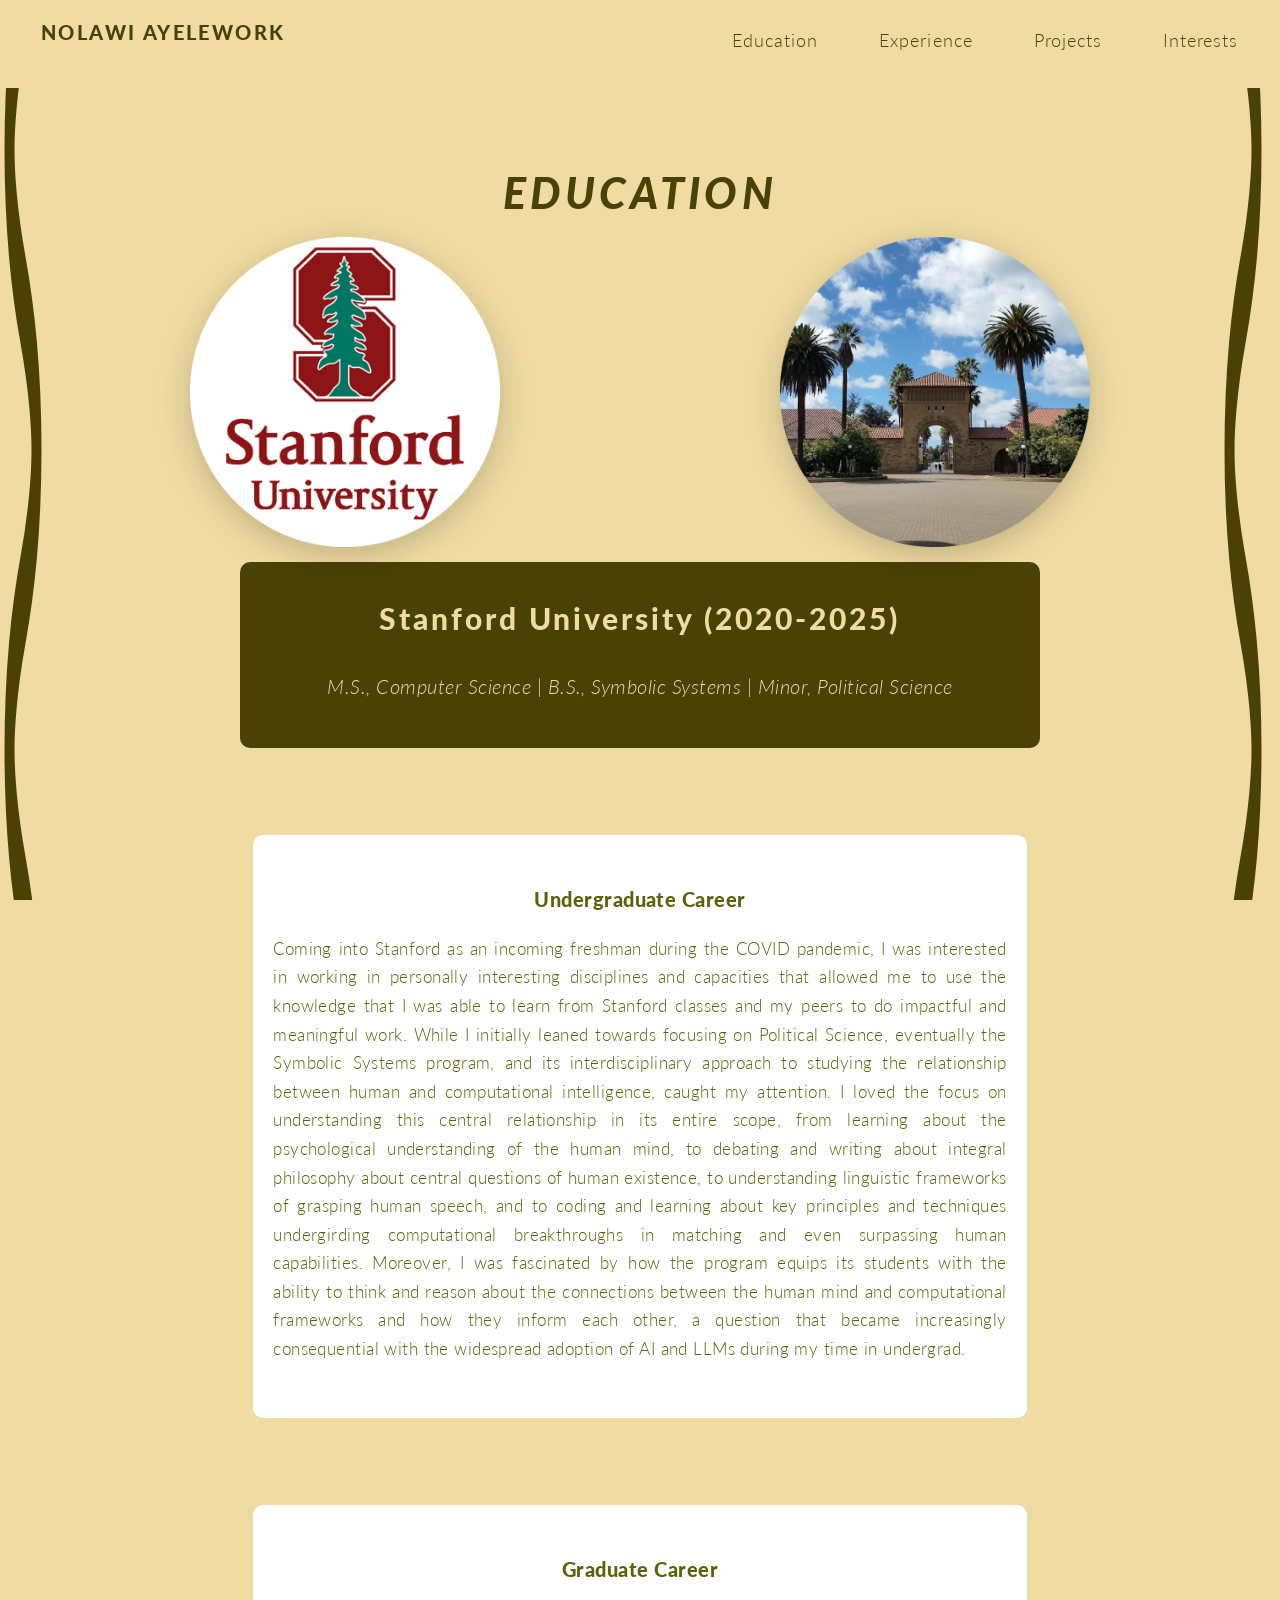
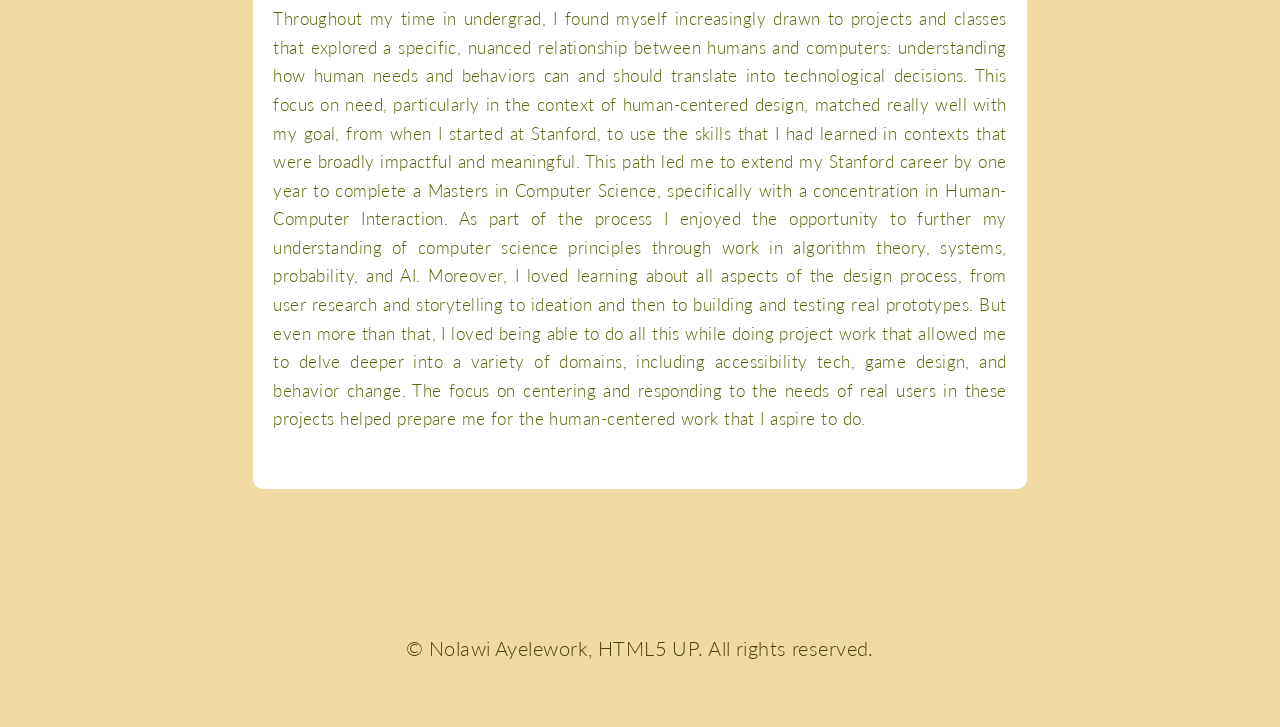
==== commit 202bff5d: "Should show up right on mobile" ====
--- a/education.html
+++ b/education.html
@@ -27,9 +27,9 @@
 			<div class="inner" style="margin-bottom: -5em;">
 					<h1 style="text-align: center; font-style: italic;"><strong>EDUCATION</strong></h1>
 			</div>
-			<div class = "row" style="display: flex; justify-content: center; gap: 20px; margin-top: -5em;">
-					<img src="images/Stanford-University-Logo.png"  style="display: inline-block; margin: 50px; width: 400px; height: 400px; filter: drop-shadow(0 8px 16px rgba(0,0,0,0.2)); border-radius: 0%;">  
-					<img src="images/Stanford Campus Pic.png"  style="display: inline-block; margin: 50px; width: 400px; height: 400px; filter: drop-shadow(0 8px 16px rgba(0,0,0,0.2)); border-radius: 0%;">  	
+			<div class="row" style="display: flex; flex-wrap: wrap; justify-content: center; gap: 20px; margin-top: -2em;">
+					<img src="images/Stanford-University-Logo.png"  style="display: block; margin: 15px auto; width: min(350px, 80vw); height: auto; filter: drop-shadow(0 8px 16px rgba(0,0,0,0.2)); border-radius: 0%;">
+					<img src="images/Stanford Campus Pic.png"  style="display: block; margin: 15px auto; width: min(350px, 80vw); height: auto; filter: drop-shadow(0 8px 16px rgba(0,0,0,0.2)); border-radius: 0%;">
 			</div>
 
 
--- a/assets/css/main.css
+++ b/assets/css/main.css
@@ -3074,9 +3074,117 @@
 
 /* apply the animation to any element (e.g. <img>) by giving it this class */
 .floating-image {
-    /* name must match the @keyframes above */
     animation: float 3s ease-in-out infinite;
 }
 
-
-
+/* =====================================================
+   Mobile Responsive Overrides
+   ===================================================== */
+
+@media screen and (max-width: 840px) {
+    body {
+        padding-left: 2rem;
+        padding-right: 2rem;
+        padding-top: 7.5rem;
+    }
+
+    /* Keep header visible on mobile with a stacked layout */
+    #header {
+        display: flex !important;
+        flex-direction: column;
+        align-items: center;
+        padding: 0.5em 0.75em;
+        gap: 0;
+    }
+
+    #header .inner {
+        order: -1;
+        padding: 0;
+    }
+
+    #header .inner h2 {
+        margin: 0.2em 0;
+        text-align: center;
+    }
+
+    #header .inner h2 a {
+        font-size: 15px !important;
+        padding: 0 !important;
+    }
+
+    #header nav {
+        position: static;
+        right: auto;
+        top: auto;
+        width: 100%;
+    }
+
+    #header nav ul {
+        display: flex;
+        flex-wrap: wrap;
+        justify-content: center;
+        gap: 0.1em;
+    }
+
+    #header nav ul li {
+        margin-left: 0;
+    }
+
+    #header nav ul li a {
+        font-size: 12px !important;
+        padding: 4px 8px !important;
+    }
+}
+
+@media screen and (max-width: 736px) {
+    body {
+        padding-left: 1rem;
+        padding-right: 1rem;
+        padding-top: 8.5rem;
+    }
+
+    /* Fix large inline side margins on content sections */
+    section {
+        margin-left: 0.5em !important;
+        margin-right: 0.5em !important;
+    }
+
+    /* Fix inline side margins on paragraphs inside sections */
+    p {
+        margin-left: 0 !important;
+        margin-right: 0 !important;
+    }
+
+    /* Make center-box heading cards more compact */
+    .center-box {
+        margin: 1.5em auto !important;
+        padding: 0.75em 1em !important;
+    }
+
+    /* Fix image rows: override inline flex-wrap and negative margins */
+    .row {
+        flex-wrap: wrap !important;
+        margin-top: 0 !important;
+        margin-left: 0 !important;
+    }
+
+    .row > * {
+        padding: 10px !important;
+    }
+
+    /* Inline-block images (DietScan / Design 231 presentation) */
+    .image.inline-block img {
+        width: 90% !important;
+        max-width: 400px;
+    }
+
+    /* Footer */
+    #footer {
+        padding: 2.5em 1em !important;
+    }
+
+    #footer ul.icons {
+        gap: 1em !important;
+    }
+}
+
